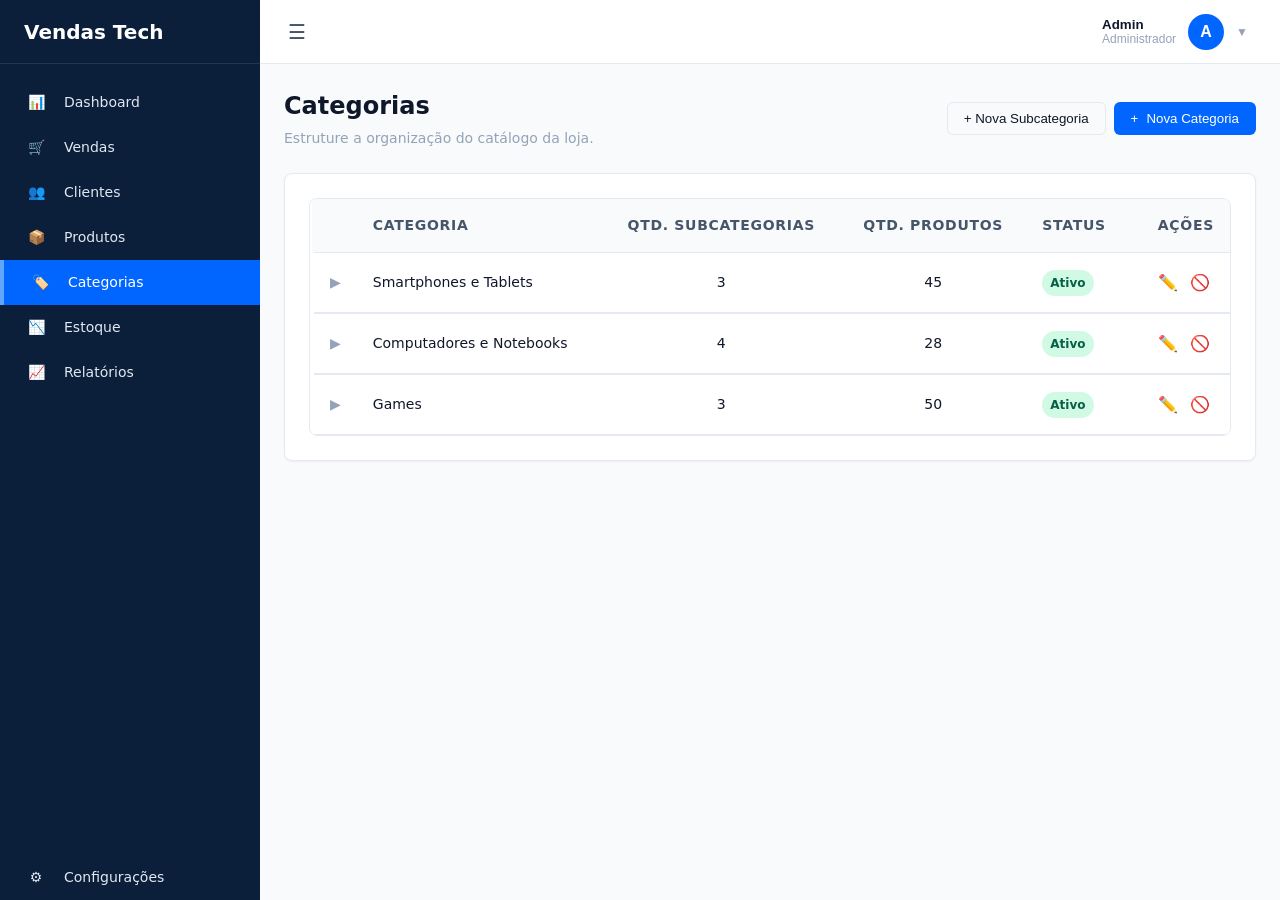
==== frontend/pages/categorias.html @ d1821f8f "feat(frontend): add profile, configuration, inventory and catalog pages" ====
<!DOCTYPE html>
<html lang="pt-BR">
<head>
    <meta charset="UTF-8">
    <meta name="viewport" content="width=device-width, initial-scale=1.0">
    <title>Categorias - Sistema de Vendas</title>
    <link rel="stylesheet" href="../css/main.css">
    <link rel="stylesheet" href="../css/layout.css">
    <link rel="stylesheet" href="../css/components.css">
    <link rel="stylesheet" href="../css/pages.css">
    <style>
        .category-row {
            cursor: pointer;
            background-color: var(--card-bg);
            border-left: 4px solid transparent;
            transition: all 0.2s;
        }
        .category-row:hover {
            border-left-color: var(--primary-color);
        }
        .subcategory-container {
            display: none;
            background-color: var(--bg-color);
            padding: 1rem 2rem;
            border-bottom: 1px solid var(--border-color);
        }
        .subcategory-container.show {
            display: block;
        }
        .subcat-list {
            margin-top: 0.5rem;
            list-style: none;
        }
        .subcat-list li {
            padding: 0.75rem;
            border-bottom: 1px dashed var(--border-color);
            display: flex;
            justify-content: space-between;
            align-items: center;
        }
        .subcat-list li:last-child {
            border-bottom: none;
        }
    </style>
</head>
<body>
    <div class="app-container">
        <!-- Sidebar -->
        <aside class="sidebar" id="sidebar">
            <div class="sidebar-header">
                <span>Vendas Tech</span>
            </div>
            <nav class="sidebar-nav">
                <ul>
                    <li><a href="dashboard.html" class="nav-item"><span class="nav-icon">📊</span><span>Dashboard</span></a></li>
                    <li><a href="vendas.html" class="nav-item"><span class="nav-icon">🛒</span><span>Vendas</span></a></li>
                    <li><a href="clientes.html" class="nav-item"><span class="nav-icon">👥</span><span>Clientes</span></a></li>
                    <li><a href="produtos.html" class="nav-item"><span class="nav-icon">📦</span><span>Produtos</span></a></li>
                    <li><a href="categorias.html" class="nav-item active"><span class="nav-icon">🏷️</span><span>Categorias</span></a></li>
                    <li><a href="estoque.html" class="nav-item"><span class="nav-icon">📉</span><span>Estoque</span></a></li>
                    <li><a href="relatorios.html" class="nav-item"><span class="nav-icon">📈</span><span>Relatórios</span></a></li>
                </ul>
            </nav>
            <div class="sidebar-footer">
                <a href="configuracoes.html" class="nav-item"><span class="nav-icon">⚙️</span><span>Configurações</span></a>
            </div>
        </aside>

        <div class="main-content">
            <header class="top-header">
                <div class="header-left">
                    <button class="hamburger-btn" id="hamburger-btn" aria-label="Menu">☰</button>
                    <div class="header-title">Vendas Tech</div>
                </div>

                <div class="user-area">
                    <button class="user-trigger" id="user-trigger">
                        <div class="user-info">
                            <span class="user-name">Admin</span>
                            <span class="user-role">Administrador</span>
                        </div>
                        <div class="user-avatar">A</div>
                        <span style="font-size: 0.75rem; color: var(--text-muted);">▼</span>
                    </button>
                    
                    <div class="user-dropdown" id="user-dropdown">
                        <a href="perfil.html" class="dropdown-item">👤 Meu perfil</a>
                        <a href="configuracoes.html" class="dropdown-item">⚙️ Configurações</a>
                        <div class="dropdown-divider"></div>
                        <a href="../login.html" class="dropdown-item" style="color: var(--danger-color);">🚪 Sair</a>
                    </div>
                </div>
            </header>

            <main class="content-area">
                <div class="page-header">
                    <div>
                        <h1 class="page-title">Categorias</h1>
                        <p class="page-subtitle">Estruture a organização do catálogo da loja.</p>
                    </div>
                    <div style="display: flex; gap: 0.5rem;">
                        <button class="btn btn-outline" id="btn-nova-subcategoria">
                            + Nova Subcategoria
                        </button>
                        <button class="btn btn-primary" id="btn-nova-categoria">
                            <span>+</span> Nova Categoria
                        </button>
                    </div>
                </div>

                <div class="card">
                    <div class="table-container">
                        <table class="table" style="border-collapse: collapse;">
                            <thead>
                                <tr>
                                    <th style="width: 40px;"></th>
                                    <th>Categoria</th>
                                    <th class="text-center">Qtd. Subcategorias</th>
                                    <th class="text-center">Qtd. Produtos</th>
                                    <th>Status</th>
                                    <th class="text-right">Ações</th>
                                </tr>
                            </thead>
                            <tbody>
                                <!-- Categoria 1 -->
                                <tr class="category-row" onclick="toggleSub(this, 'subcat-1')">
                                    <td class="text-center" style="color: var(--text-muted);">▶</td>
                                    <td><div style="font-weight: 500;">Smartphones e Tablets</div></td>
                                    <td class="text-center">3</td>
                                    <td class="text-center">45</td>
                                    <td><span class="badge badge-success">Ativo</span></td>
                                    <td class="text-right">
                                        <button class="action-btn" title="Editar" onclick="event.stopPropagation();">✏️</button>
                                        <button class="action-btn danger" title="Desativar" onclick="event.stopPropagation();">🚫</button>
                                    </td>
                                </tr>
                                <tr>
                                    <td colspan="6" style="padding: 0;">
                                        <div class="subcategory-container" id="subcat-1">
                                            <h4 style="color: var(--text-secondary); font-size: 0.875rem;">Subcategorias</h4>
                                            <ul class="subcat-list">
                                                <li>
                                                    <span>Smartphones</span>
                                                    <span>
                                                        <span class="badge badge-success" style="margin-right: 1rem;">Ativo</span>
                                                        <button class="action-btn" title="Editar">✏️</button>
                                                    </span>
                                                </li>
                                                <li>
                                                    <span>Tablets</span>
                                                    <span>
                                                        <span class="badge badge-success" style="margin-right: 1rem;">Ativo</span>
                                                        <button class="action-btn" title="Editar">✏️</button>
                                                    </span>
                                                </li>
                                                <li>
                                                    <span>Acessórios Mobile</span>
                                                    <span>
                                                        <span class="badge badge-success" style="margin-right: 1rem;">Ativo</span>
                                                        <button class="action-btn" title="Editar">✏️</button>
                                                    </span>
                                                </li>
                                            </ul>
                                        </div>
                                    </td>
                                </tr>

                                <!-- Categoria 2 -->
                                <tr class="category-row" onclick="toggleSub(this, 'subcat-2')">
                                    <td class="text-center" style="color: var(--text-muted);">▶</td>
                                    <td><div style="font-weight: 500;">Computadores e Notebooks</div></td>
                                    <td class="text-center">4</td>
                                    <td class="text-center">28</td>
                                    <td><span class="badge badge-success">Ativo</span></td>
                                    <td class="text-right">
                                        <button class="action-btn" title="Editar" onclick="event.stopPropagation();">✏️</button>
                                        <button class="action-btn danger" title="Desativar" onclick="event.stopPropagation();">🚫</button>
                                    </td>
                                </tr>
                                <tr>
                                    <td colspan="6" style="padding: 0;">
                                        <div class="subcategory-container" id="subcat-2">
                                            <h4 style="color: var(--text-secondary); font-size: 0.875rem;">Subcategorias</h4>
                                            <ul class="subcat-list">
                                                <li>
                                                    <span>Notebooks</span>
                                                    <span>
                                                        <span class="badge badge-success" style="margin-right: 1rem;">Ativo</span>
                                                        <button class="action-btn" title="Editar">✏️</button>
                                                    </span>
                                                </li>
                                                <li>
                                                    <span>PCs Gamer</span>
                                                    <span>
                                                        <span class="badge badge-success" style="margin-right: 1rem;">Ativo</span>
                                                        <button class="action-btn" title="Editar">✏️</button>
                                                    </span>
                                                </li>
                                            </ul>
                                        </div>
                                    </td>
                                </tr>
                                
                                <!-- Categoria 3 -->
                                <tr class="category-row" onclick="toggleSub(this, 'subcat-3')">
                                    <td class="text-center" style="color: var(--text-muted);">▶</td>
                                    <td><div style="font-weight: 500;">Games</div></td>
                                    <td class="text-center">3</td>
                                    <td class="text-center">50</td>
                                    <td><span class="badge badge-success">Ativo</span></td>
                                    <td class="text-right">
                                        <button class="action-btn" title="Editar" onclick="event.stopPropagation();">✏️</button>
                                        <button class="action-btn danger" title="Desativar" onclick="event.stopPropagation();">🚫</button>
                                    </td>
                                </tr>
                                <tr>
                                    <td colspan="6" style="padding: 0;">
                                        <div class="subcategory-container" id="subcat-3">
                                            <h4 style="color: var(--text-secondary); font-size: 0.875rem;">Subcategorias</h4>
                                            <ul class="subcat-list">
                                                <li>
                                                    <span>Consoles</span>
                                                    <span>
                                                        <span class="badge badge-success" style="margin-right: 1rem;">Ativo</span>
                                                        <button class="action-btn" title="Editar">✏️</button>
                                                    </span>
                                                </li>
                                                <li>
                                                    <span>Jogos Mídia Física</span>
                                                    <span>
                                                        <span class="badge badge-success" style="margin-right: 1rem;">Ativo</span>
                                                        <button class="action-btn" title="Editar">✏️</button>
                                                    </span>
                                                </li>
                                                <li>
                                                    <span>Acessórios para Games</span>
                                                    <span>
                                                        <span class="badge badge-success" style="margin-right: 1rem;">Ativo</span>
                                                        <button class="action-btn" title="Editar">✏️</button>
                                                    </span>
                                                </li>
                                            </ul>
                                        </div>
                                    </td>
                                </tr>
                            </tbody>
                        </table>
                    </div>
                </div>
            </main>
        </div>
    </div>
    
    <!-- Modal Nova Categoria -->
    <div class="modal-overlay" id="modal-categoria">
        <div class="modal-content" style="max-width: 400px;">
            <div class="modal-header">
                <h3 class="modal-title">Nova Categoria</h3>
                <button class="close-btn" onclick="document.getElementById('modal-categoria').classList.remove('show')">&times;</button>
            </div>
            <div class="modal-body">
                <div class="form-group">
                    <label class="form-label">Nome da Categoria</label>
                    <input type="text" class="form-control" placeholder="Ex: Colecionáveis">
                </div>
                <div class="form-group">
                    <label class="form-label">Descrição</label>
                    <textarea class="form-control" rows="2"></textarea>
                </div>
                <div class="form-group">
                    <label class="form-label">Status</label>
                    <select class="form-control">
                        <option value="1">Ativo</option>
                        <option value="0">Inativo</option>
                    </select>
                </div>
            </div>
            <div class="modal-footer">
                <button class="btn btn-outline" onclick="document.getElementById('modal-categoria').classList.remove('show')">Cancelar</button>
                <button class="btn btn-primary">Salvar</button>
            </div>
        </div>
    </div>

    <!-- Modal Nova Subcategoria -->
    <div class="modal-overlay" id="modal-subcategoria">
        <div class="modal-content" style="max-width: 400px;">
            <div class="modal-header">
                <h3 class="modal-title">Nova Subcategoria</h3>
                <button class="close-btn" onclick="document.getElementById('modal-subcategoria').classList.remove('show')">&times;</button>
            </div>
            <div class="modal-body">
                <div class="form-group">
                    <label class="form-label">Categoria Mãe</label>
                    <select class="form-control">
                        <option>Smartphones e Tablets</option>
                        <option>Computadores e Notebooks</option>
                        <option>Games</option>
                    </select>
                </div>
                <div class="form-group">
                    <label class="form-label">Nome da Subcategoria</label>
                    <input type="text" class="form-control" placeholder="Ex: Action Figures">
                </div>
                <div class="form-group">
                    <label class="form-label">Status</label>
                    <select class="form-control">
                        <option value="1">Ativo</option>
                        <option value="0">Inativo</option>
                    </select>
                </div>
            </div>
            <div class="modal-footer">
                <button class="btn btn-outline" onclick="document.getElementById('modal-subcategoria').classList.remove('show')">Cancelar</button>
                <button class="btn btn-primary">Salvar</button>
            </div>
        </div>
    </div>

    <script src="../js/main.js"></script>
    <script>
        function toggleSub(row, id) {
            const sub = document.getElementById(id);
            sub.classList.toggle('show');
            const arrow = row.querySelector('td:first-child');
            if(sub.classList.contains('show')) {
                arrow.innerHTML = '▼';
            } else {
                arrow.innerHTML = '▶';
            }
        }
        
        document.getElementById('btn-nova-categoria').addEventListener('click', () => {
            document.getElementById('modal-categoria').classList.add('show');
        });
        
        document.getElementById('btn-nova-subcategoria').addEventListener('click', () => {
            document.getElementById('modal-subcategoria').classList.add('show');
        });
    </script>
</body>
</html>
---- frontend/css/main.css ----
:root {
    /* Porto Works Identity */
    --primary-color: #0066FF;
    --primary-hover: #0052CC;
    --secondary-color: #64748b;
    --success-color: #10b981;
    --warning-color: #f59e0b;
    --danger-color: #ef4444;
    --info-color: #0ea5e9;
    
    --bg-color: #F8FAFC;
    --card-bg: #ffffff;
    --sidebar-bg: #0B1F3B;
    --sidebar-text: #e2e8f0;
    --sidebar-hover: #1e3a5f; /* Dark blue variant for hover */
    --sidebar-active: #0066FF;
    
    --text-primary: #0f172a;
    --text-secondary: #475569;
    --text-muted: #94a3b8;
    
    --border-color: #E5EAF2;
    
    --header-height: 64px;
    --sidebar-width: 260px;
    --sidebar-collapsed-width: 70px;
    
    --radius-md: 0.375rem;
    --radius-lg: 0.5rem;
    --shadow-sm: 0 1px 2px 0 rgba(0, 0, 0, 0.05);
    --shadow-md: 0 4px 6px -1px rgba(0, 0, 0, 0.1), 0 2px 4px -1px rgba(0, 0, 0, 0.06);
    --transition-speed: 0.3s;
}

* {
    margin: 0;
    padding: 0;
    box-sizing: border-box;
}

body {
    font-family: 'Segoe UI', system-ui, -apple-system, sans-serif;
    background-color: var(--bg-color);
    color: var(--text-primary);
    line-height: 1.5;
    font-size: 14px;
}

a {
    text-decoration: none;
    color: inherit;
}

ul {
    list-style: none;
}

h1, h2, h3, h4, h5, h6 {
    color: var(--text-primary);
    font-weight: 600;
}
---- frontend/css/layout.css ----
/* App Layout */
.app-container {
    display: flex;
    min-height: 100vh;
}

/* Sidebar */
.sidebar {
    width: var(--sidebar-width);
    background-color: var(--sidebar-bg);
    color: var(--sidebar-text);
    display: flex;
    flex-direction: column;
    transition: width var(--transition-speed) ease;
    z-index: 1000;
}

.sidebar.collapsed {
    width: var(--sidebar-collapsed-width);
}

.sidebar-header {
    height: var(--header-height);
    display: flex;
    align-items: center;
    padding: 0 1.5rem;
    font-size: 1.25rem;
    font-weight: bold;
    border-bottom: 1px solid rgba(255, 255, 255, 0.1);
    white-space: nowrap;
    overflow: hidden;
    color: #fff;
}

.sidebar.collapsed .sidebar-header span {
    display: none;
}

.sidebar-nav {
    flex: 1;
    padding: 1rem 0;
    overflow-y: auto;
}

.nav-item {
    display: flex;
    align-items: center;
    padding: 0.75rem 1.5rem;
    color: var(--sidebar-text);
    transition: background-color 0.2s, color 0.2s;
    white-space: nowrap;
    overflow: hidden;
}

.nav-item:hover {
    background-color: var(--sidebar-hover);
    color: #fff;
}

.nav-item.active {
    background-color: var(--sidebar-active);
    color: #fff;
    border-left: 4px solid #60a5fa;
}

.nav-icon {
    min-width: 24px;
    margin-right: 1rem;
    display: flex;
    justify-content: center;
}

.sidebar.collapsed .nav-item span {
    display: none;
}

.sidebar.collapsed .nav-item {
    padding: 0.75rem 0;
    justify-content: center;
}
.sidebar.collapsed .nav-icon {
    margin-right: 0;
}

/* Main Content */
.main-content {
    flex: 1;
    display: flex;
    flex-direction: column;
    min-width: 0;
    transition: margin-left var(--transition-speed) ease;
}

/* Header */
.top-header {
    height: var(--header-height);
    background-color: var(--card-bg);
    border-bottom: 1px solid var(--border-color);
    display: flex;
    align-items: center;
    justify-content: space-between;
    padding: 0 1.5rem;
    position: sticky;
    top: 0;
    z-index: 100;
}

.header-left {
    display: flex;
    align-items: center;
    gap: 1rem;
}

.hamburger-btn {
    background: none;
    border: none;
    color: var(--text-secondary);
    font-size: 1.25rem;
    cursor: pointer;
    padding: 0.25rem;
    display: flex;
    align-items: center;
    justify-content: center;
    border-radius: var(--radius-md);
}

.hamburger-btn:hover {
    background-color: var(--bg-color);
    color: var(--text-primary);
}

.header-title {
    font-size: 1.125rem;
    font-weight: 600;
    color: var(--text-primary);
    display: none; /* Show only on mobile when sidebar hidden */
}

/* User Area */
.user-area {
    position: relative;
}

.user-trigger {
    display: flex;
    align-items: center;
    gap: 0.75rem;
    background: none;
    border: none;
    cursor: pointer;
    padding: 0.25rem 0.5rem;
    border-radius: var(--radius-md);
}

.user-trigger:hover {
    background-color: var(--bg-color);
}

.user-avatar {
    width: 36px;
    height: 36px;
    border-radius: 50%;
    background-color: var(--primary-color);
    color: #fff;
    display: flex;
    align-items: center;
    justify-content: center;
    font-weight: bold;
    font-size: 1rem;
}

.user-info {
    display: flex;
    flex-direction: column;
    text-align: left;
}

.user-name {
    font-weight: 600;
    color: var(--text-primary);
}

.user-role {
    font-size: 0.75rem;
    color: var(--text-muted);
}

/* User Dropdown */
.user-dropdown {
    position: absolute;
    top: 100%;
    right: 0;
    margin-top: 0.5rem;
    background-color: var(--card-bg);
    border: 1px solid var(--border-color);
    border-radius: var(--radius-md);
    box-shadow: var(--shadow-md);
    width: 200px;
    display: none; /* toggled via JS */
    flex-direction: column;
    overflow: hidden;
}

.user-dropdown.show {
    display: flex;
}

.dropdown-item {
    padding: 0.75rem 1rem;
    color: var(--text-secondary);
    display: flex;
    align-items: center;
    gap: 0.75rem;
    transition: background 0.2s;
}

.dropdown-item:hover {
    background-color: var(--bg-color);
    color: var(--text-primary);
}

.dropdown-divider {
    height: 1px;
    background-color: var(--border-color);
    margin: 0;
}

/* Content Area */
.content-area {
    padding: 1.5rem;
    flex: 1;
    overflow-y: auto;
}

/* Responsive */
@media (max-width: 768px) {
    .sidebar {
        position: fixed;
        left: calc(-1 * var(--sidebar-width));
        height: 100vh;
    }
    
    .sidebar.mobile-open {
        left: 0;
    }
    
    .sidebar-overlay {
        display: none;
        position: fixed;
        top: 0;
        left: 0;
        width: 100vw;
        height: 100vh;
        background: rgba(0, 0, 0, 0.5);
        z-index: 999;
    }
    
    .sidebar-overlay.show {
        display: block;
    }

    .header-title {
        display: block;
    }
    
    .user-info {
        display: none;
    }
}
---- frontend/css/components.css ----
/* Components */

/* Cards */
.card {
    background-color: var(--card-bg);
    border-radius: var(--radius-lg);
    box-shadow: var(--shadow-sm);
    border: 1px solid var(--border-color);
    padding: 1.5rem;
    display: flex;
    flex-direction: column;
}

.card-title {
    font-size: 1rem;
    font-weight: 600;
    color: var(--text-secondary);
    margin-bottom: 0.5rem;
}

.card-value {
    font-size: 1.875rem;
    font-weight: 700;
    color: var(--text-primary);
}

/* Typography elements */
.page-header {
    display: flex;
    justify-content: space-between;
    align-items: center;
    margin-bottom: 1.5rem;
}

.page-title {
    font-size: 1.5rem;
    color: var(--text-primary);
}

.page-subtitle {
    color: var(--text-muted);
    font-size: 0.875rem;
    margin-top: 0.25rem;
}

/* Buttons */
.btn {
    display: inline-flex;
    align-items: center;
    justify-content: center;
    gap: 0.5rem;
    padding: 0.5rem 1rem;
    border-radius: var(--radius-md);
    font-weight: 500;
    cursor: pointer;
    transition: all 0.2s;
    border: 1px solid transparent;
}

.btn-primary {
    background-color: var(--primary-color);
    color: #fff;
}

.btn-primary:hover {
    background-color: var(--primary-hover);
}

.btn-outline {
    background-color: transparent;
    border-color: var(--border-color);
    color: var(--text-primary);
}

.btn-outline:hover {
    background-color: var(--bg-color);
}

/* Tables */
.table-container {
    overflow-x: auto;
    background-color: var(--card-bg);
    border-radius: var(--radius-lg);
    border: 1px solid var(--border-color);
}

.table {
    width: 100%;
    border-collapse: collapse;
    text-align: left;
}

.table th, .table td {
    padding: 1rem;
    border-bottom: 1px solid var(--border-color);
}

.table th {
    background-color: #f8fafc;
    color: var(--text-secondary);
    font-weight: 600;
    font-size: 0.875rem;
    text-transform: uppercase;
    letter-spacing: 0.05em;
}

.table tbody tr:hover {
    background-color: #f1f5f9;
}

.table tbody tr:last-child td {
    border-bottom: none;
}

/* Badges */
.badge {
    display: inline-flex;
    align-items: center;
    padding: 0.25rem 0.5rem;
    border-radius: 9999px;
    font-size: 0.75rem;
    font-weight: 600;
}

.badge-success {
    background-color: #d1fae5;
    color: #065f46;
}

.badge-warning {
    background-color: #fef3c7;
    color: #92400e;
}

.badge-danger {
    background-color: #fee2e2;
    color: #b91c1c;
}

.badge-info {
    background-color: #dbeafe;
    color: #1e40af;
}

/* Utilities */
.text-right { text-align: right; }
.text-center { text-align: center; }
.mt-4 { margin-top: 1rem; }
.mb-4 { margin-bottom: 1rem; }
.w-100 { width: 100%; }



/* Filters and Search */
.filters-bar {
    display: flex;
    flex-wrap: wrap;
    gap: 1rem;
    margin-bottom: 1.5rem;
    align-items: center;
}

.form-control {
    padding: 0.5rem 0.75rem;
    border: 1px solid var(--border-color);
    border-radius: var(--radius-md);
    background-color: var(--card-bg);
    color: var(--text-primary);
    font-size: 0.875rem;
    outline: none;
    transition: border-color 0.2s, box-shadow 0.2s;
    min-width: 150px;
}

.form-control:focus {
    border-color: var(--primary-color);
    box-shadow: 0 0 0 2px rgba(0, 102, 255, 0.2);
}

.search-input {
    flex-grow: 1;
    min-width: 200px;
}

.form-group {
    margin-bottom: 1rem;
    display: flex;
    flex-direction: column;
    gap: 0.25rem;
}

.form-label {
    font-size: 0.875rem;
    font-weight: 500;
    color: var(--text-secondary);
}

/* Modals & Drawers */
.modal-overlay {
    position: fixed;
    top: 0;
    left: 0;
    width: 100vw;
    height: 100vh;
    background-color: rgba(11, 31, 59, 0.5); /* Night blue with opacity */
    display: flex;
    justify-content: center;
    align-items: center;
    z-index: 2000;
    opacity: 0;
    visibility: hidden;
    transition: opacity 0.3s;
}

.modal-overlay.show {
    opacity: 1;
    visibility: visible;
}

.modal-content {
    background-color: var(--card-bg);
    border-radius: var(--radius-lg);
    width: 90%;
    max-width: 600px;
    max-height: 90vh;
    overflow-y: auto;
    box-shadow: var(--shadow-md);
    transform: translateY(20px);
    transition: transform 0.3s;
}

.modal-overlay.show .modal-content {
    transform: translateY(0);
}

.modal-header {
    padding: 1.25rem 1.5rem;
    border-bottom: 1px solid var(--border-color);
    display: flex;
    justify-content: space-between;
    align-items: center;
}

.modal-title {
    font-size: 1.125rem;
    font-weight: 600;
}

.close-btn {
    background: none;
    border: none;
    font-size: 1.25rem;
    cursor: pointer;
    color: var(--text-muted);
}

.close-btn:hover {
    color: var(--text-primary);
}

.modal-body {
    padding: 1.5rem;
}

.modal-footer {
    padding: 1.25rem 1.5rem;
    border-top: 1px solid var(--border-color);
    display: flex;
    justify-content: flex-end;
    gap: 1rem;
}

/* Pagination */
.pagination {
    display: flex;
    justify-content: flex-end;
    align-items: center;
    gap: 0.25rem;
    margin-top: 1.5rem;
}

.page-btn {
    padding: 0.375rem 0.75rem;
    border: 1px solid var(--border-color);
    background-color: var(--card-bg);
    border-radius: var(--radius-md);
    color: var(--text-secondary);
    cursor: pointer;
    transition: 0.2s;
    font-size: 0.875rem;
}

.page-btn:hover:not(:disabled) {
    background-color: var(--bg-color);
    color: var(--primary-color);
}

.page-btn.active {
    background-color: var(--primary-color);
    color: white;
    border-color: var(--primary-color);
}

.page-btn:disabled {
    opacity: 0.5;
    cursor: not-allowed;
}

/* Empty State */
.empty-state {
    padding: 3rem 1.5rem;
    display: flex;
    flex-direction: column;
    align-items: center;
    justify-content: center;
    text-align: center;
    color: var(--text-muted);
}

.empty-state-icon {
    font-size: 3rem;
    margin-bottom: 1rem;
    opacity: 0.5;
}

.empty-state-title {
    font-size: 1.125rem;
    font-weight: 500;
    color: var(--text-primary);
    margin-bottom: 0.5rem;
}

/* Action Buttons (Table) */
.action-btn {
    background: none;
    border: none;
    cursor: pointer;
    padding: 0.25rem;
    color: var(--text-secondary);
    transition: color 0.2s;
    font-size: 1rem;
}

.action-btn:hover {
    color: var(--primary-color);
}
.action-btn.danger:hover {
    color: var(--danger-color);
}
---- frontend/css/pages.css ----
/* Page specific styles */

/* Dashboard */
.dashboard-grid {
    display: grid;
    grid-template-columns: repeat(auto-fit, minmax(240px, 1fr));
    gap: 1.5rem;
    margin-bottom: 2rem;
}

.dashboard-tables {
    display: grid;
    grid-template-columns: 2fr 1fr;
    gap: 1.5rem;
}

.section-title {
    font-size: 1.125rem;
    margin-bottom: 1rem;
    color: var(--text-primary);
}

@media (max-width: 1024px) {
    .dashboard-tables {
        grid-template-columns: 1fr;
    }
}
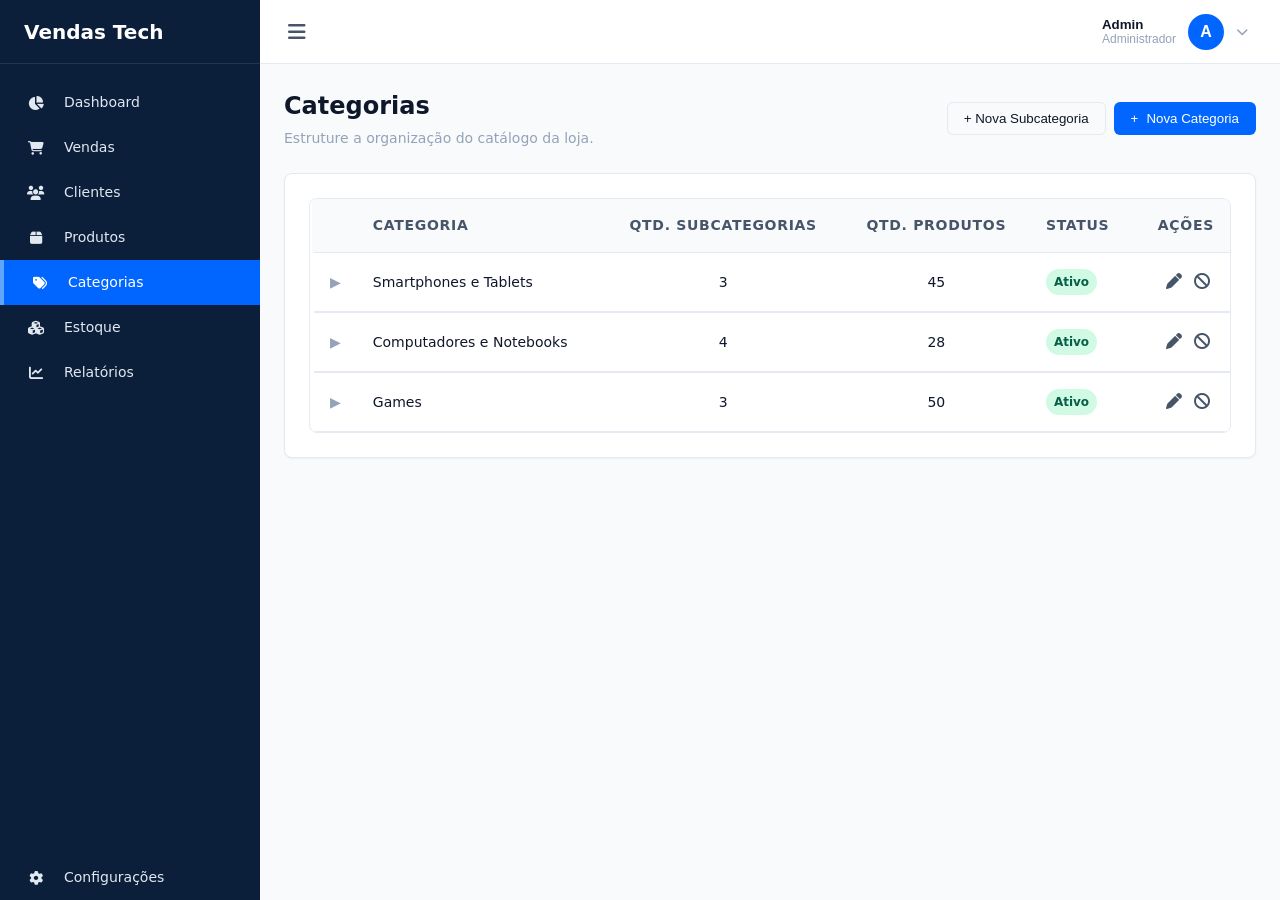
==== commit e84fada2: "style: replace all hardcoded emojis with FontAwesome icons" ====
--- a/frontend/pages/categorias.html
+++ b/frontend/pages/categorias.html
@@ -42,6 +42,7 @@
             border-bottom: none;
         }
     </style>
+    <link rel="stylesheet" href="https://cdnjs.cloudflare.com/ajax/libs/font-awesome/6.4.0/css/all.min.css">
 </head>
 <body>
     <div class="app-container">
@@ -52,24 +53,24 @@
             </div>
             <nav class="sidebar-nav">
                 <ul>
-                    <li><a href="dashboard.html" class="nav-item"><span class="nav-icon">📊</span><span>Dashboard</span></a></li>
-                    <li><a href="vendas.html" class="nav-item"><span class="nav-icon">🛒</span><span>Vendas</span></a></li>
-                    <li><a href="clientes.html" class="nav-item"><span class="nav-icon">👥</span><span>Clientes</span></a></li>
-                    <li><a href="produtos.html" class="nav-item"><span class="nav-icon">📦</span><span>Produtos</span></a></li>
-                    <li><a href="categorias.html" class="nav-item active"><span class="nav-icon">🏷️</span><span>Categorias</span></a></li>
-                    <li><a href="estoque.html" class="nav-item"><span class="nav-icon">📉</span><span>Estoque</span></a></li>
-                    <li><a href="relatorios.html" class="nav-item"><span class="nav-icon">📈</span><span>Relatórios</span></a></li>
+                    <li><a href="dashboard.html" class="nav-item"><span class="nav-icon"><i class="fas fa-chart-pie"></i></span><span>Dashboard</span></a></li>
+                    <li><a href="vendas.html" class="nav-item"><span class="nav-icon"><i class="fas fa-shopping-cart"></i></span><span>Vendas</span></a></li>
+                    <li><a href="clientes.html" class="nav-item"><span class="nav-icon"><i class="fas fa-users"></i></span><span>Clientes</span></a></li>
+                    <li><a href="produtos.html" class="nav-item"><span class="nav-icon"><i class="fas fa-box"></i></span><span>Produtos</span></a></li>
+                    <li><a href="categorias.html" class="nav-item active"><span class="nav-icon"><i class="fas fa-tags"></i></span><span>Categorias</span></a></li>
+                    <li><a href="estoque.html" class="nav-item"><span class="nav-icon"><i class="fas fa-cubes"></i></span><span>Estoque</span></a></li>
+                    <li><a href="relatorios.html" class="nav-item"><span class="nav-icon"><i class="fas fa-chart-line"></i></span><span>Relatórios</span></a></li>
                 </ul>
             </nav>
             <div class="sidebar-footer">
-                <a href="configuracoes.html" class="nav-item"><span class="nav-icon">⚙️</span><span>Configurações</span></a>
+                <a href="configuracoes.html" class="nav-item"><span class="nav-icon"><i class="fas fa-cog"></i></span><span>Configurações</span></a>
             </div>
         </aside>
 
         <div class="main-content">
             <header class="top-header">
                 <div class="header-left">
-                    <button class="hamburger-btn" id="hamburger-btn" aria-label="Menu">☰</button>
+                    <button class="hamburger-btn" id="hamburger-btn" aria-label="Menu"><i class="fas fa-bars"></i></button>
                     <div class="header-title">Vendas Tech</div>
                 </div>
 
@@ -80,14 +81,14 @@
                             <span class="user-role">Administrador</span>
                         </div>
                         <div class="user-avatar">A</div>
-                        <span style="font-size: 0.75rem; color: var(--text-muted);">▼</span>
+                        <span style="font-size: 0.75rem; color: var(--text-muted);"><i class="fas fa-chevron-down"></i></span>
                     </button>
                     
                     <div class="user-dropdown" id="user-dropdown">
-                        <a href="perfil.html" class="dropdown-item">👤 Meu perfil</a>
-                        <a href="configuracoes.html" class="dropdown-item">⚙️ Configurações</a>
+                        <a href="perfil.html" class="dropdown-item"><i class="fas fa-user"></i> Meu perfil</a>
+                        <a href="configuracoes.html" class="dropdown-item"><i class="fas fa-cog"></i> Configurações</a>
                         <div class="dropdown-divider"></div>
-                        <a href="../login.html" class="dropdown-item" style="color: var(--danger-color);">🚪 Sair</a>
+                        <a href="../login.html" class="dropdown-item" style="color: var(--danger-color);"><i class="fas fa-sign-out-alt"></i> Sair</a>
                     </div>
                 </div>
             </header>
@@ -130,8 +131,8 @@
                                     <td class="text-center">45</td>
                                     <td><span class="badge badge-success">Ativo</span></td>
                                     <td class="text-right">
-                                        <button class="action-btn" title="Editar" onclick="event.stopPropagation();">✏️</button>
-                                        <button class="action-btn danger" title="Desativar" onclick="event.stopPropagation();">🚫</button>
+                                        <button class="action-btn" title="Editar" onclick="event.stopPropagation();"><i class="fas fa-pen"></i></button>
+                                        <button class="action-btn danger" title="Desativar" onclick="event.stopPropagation();"><i class="fas fa-ban"></i></button>
                                     </td>
                                 </tr>
                                 <tr>
@@ -143,21 +144,21 @@
                                                     <span>Smartphones</span>
                                                     <span>
                                                         <span class="badge badge-success" style="margin-right: 1rem;">Ativo</span>
-                                                        <button class="action-btn" title="Editar">✏️</button>
+                                                        <button class="action-btn" title="Editar"><i class="fas fa-pen"></i></button>
                                                     </span>
                                                 </li>
                                                 <li>
                                                     <span>Tablets</span>
                                                     <span>
                                                         <span class="badge badge-success" style="margin-right: 1rem;">Ativo</span>
-                                                        <button class="action-btn" title="Editar">✏️</button>
+                                                        <button class="action-btn" title="Editar"><i class="fas fa-pen"></i></button>
                                                     </span>
                                                 </li>
                                                 <li>
                                                     <span>Acessórios Mobile</span>
                                                     <span>
                                                         <span class="badge badge-success" style="margin-right: 1rem;">Ativo</span>
-                                                        <button class="action-btn" title="Editar">✏️</button>
+                                                        <button class="action-btn" title="Editar"><i class="fas fa-pen"></i></button>
                                                     </span>
                                                 </li>
                                             </ul>
@@ -173,8 +174,8 @@
                                     <td class="text-center">28</td>
                                     <td><span class="badge badge-success">Ativo</span></td>
                                     <td class="text-right">
-                                        <button class="action-btn" title="Editar" onclick="event.stopPropagation();">✏️</button>
-                                        <button class="action-btn danger" title="Desativar" onclick="event.stopPropagation();">🚫</button>
+                                        <button class="action-btn" title="Editar" onclick="event.stopPropagation();"><i class="fas fa-pen"></i></button>
+                                        <button class="action-btn danger" title="Desativar" onclick="event.stopPropagation();"><i class="fas fa-ban"></i></button>
                                     </td>
                                 </tr>
                                 <tr>
@@ -186,14 +187,14 @@
                                                     <span>Notebooks</span>
                                                     <span>
                                                         <span class="badge badge-success" style="margin-right: 1rem;">Ativo</span>
-                                                        <button class="action-btn" title="Editar">✏️</button>
+                                                        <button class="action-btn" title="Editar"><i class="fas fa-pen"></i></button>
                                                     </span>
                                                 </li>
                                                 <li>
                                                     <span>PCs Gamer</span>
                                                     <span>
                                                         <span class="badge badge-success" style="margin-right: 1rem;">Ativo</span>
-                                                        <button class="action-btn" title="Editar">✏️</button>
+                                                        <button class="action-btn" title="Editar"><i class="fas fa-pen"></i></button>
                                                     </span>
                                                 </li>
                                             </ul>
@@ -209,8 +210,8 @@
                                     <td class="text-center">50</td>
                                     <td><span class="badge badge-success">Ativo</span></td>
                                     <td class="text-right">
-                                        <button class="action-btn" title="Editar" onclick="event.stopPropagation();">✏️</button>
-                                        <button class="action-btn danger" title="Desativar" onclick="event.stopPropagation();">🚫</button>
+                                        <button class="action-btn" title="Editar" onclick="event.stopPropagation();"><i class="fas fa-pen"></i></button>
+                                        <button class="action-btn danger" title="Desativar" onclick="event.stopPropagation();"><i class="fas fa-ban"></i></button>
                                     </td>
                                 </tr>
                                 <tr>
@@ -222,21 +223,21 @@
                                                     <span>Consoles</span>
                                                     <span>
                                                         <span class="badge badge-success" style="margin-right: 1rem;">Ativo</span>
-                                                        <button class="action-btn" title="Editar">✏️</button>
+                                                        <button class="action-btn" title="Editar"><i class="fas fa-pen"></i></button>
                                                     </span>
                                                 </li>
                                                 <li>
                                                     <span>Jogos Mídia Física</span>
                                                     <span>
                                                         <span class="badge badge-success" style="margin-right: 1rem;">Ativo</span>
-                                                        <button class="action-btn" title="Editar">✏️</button>
+                                                        <button class="action-btn" title="Editar"><i class="fas fa-pen"></i></button>
                                                     </span>
                                                 </li>
                                                 <li>
                                                     <span>Acessórios para Games</span>
                                                     <span>
                                                         <span class="badge badge-success" style="margin-right: 1rem;">Ativo</span>
-                                                        <button class="action-btn" title="Editar">✏️</button>
+                                                        <button class="action-btn" title="Editar"><i class="fas fa-pen"></i></button>
                                                     </span>
                                                 </li>
                                             </ul>
@@ -324,7 +325,7 @@
             sub.classList.toggle('show');
             const arrow = row.querySelector('td:first-child');
             if(sub.classList.contains('show')) {
-                arrow.innerHTML = '▼';
+                arrow.innerHTML = '<i class="fas fa-chevron-down"></i>';
             } else {
                 arrow.innerHTML = '▶';
             }
